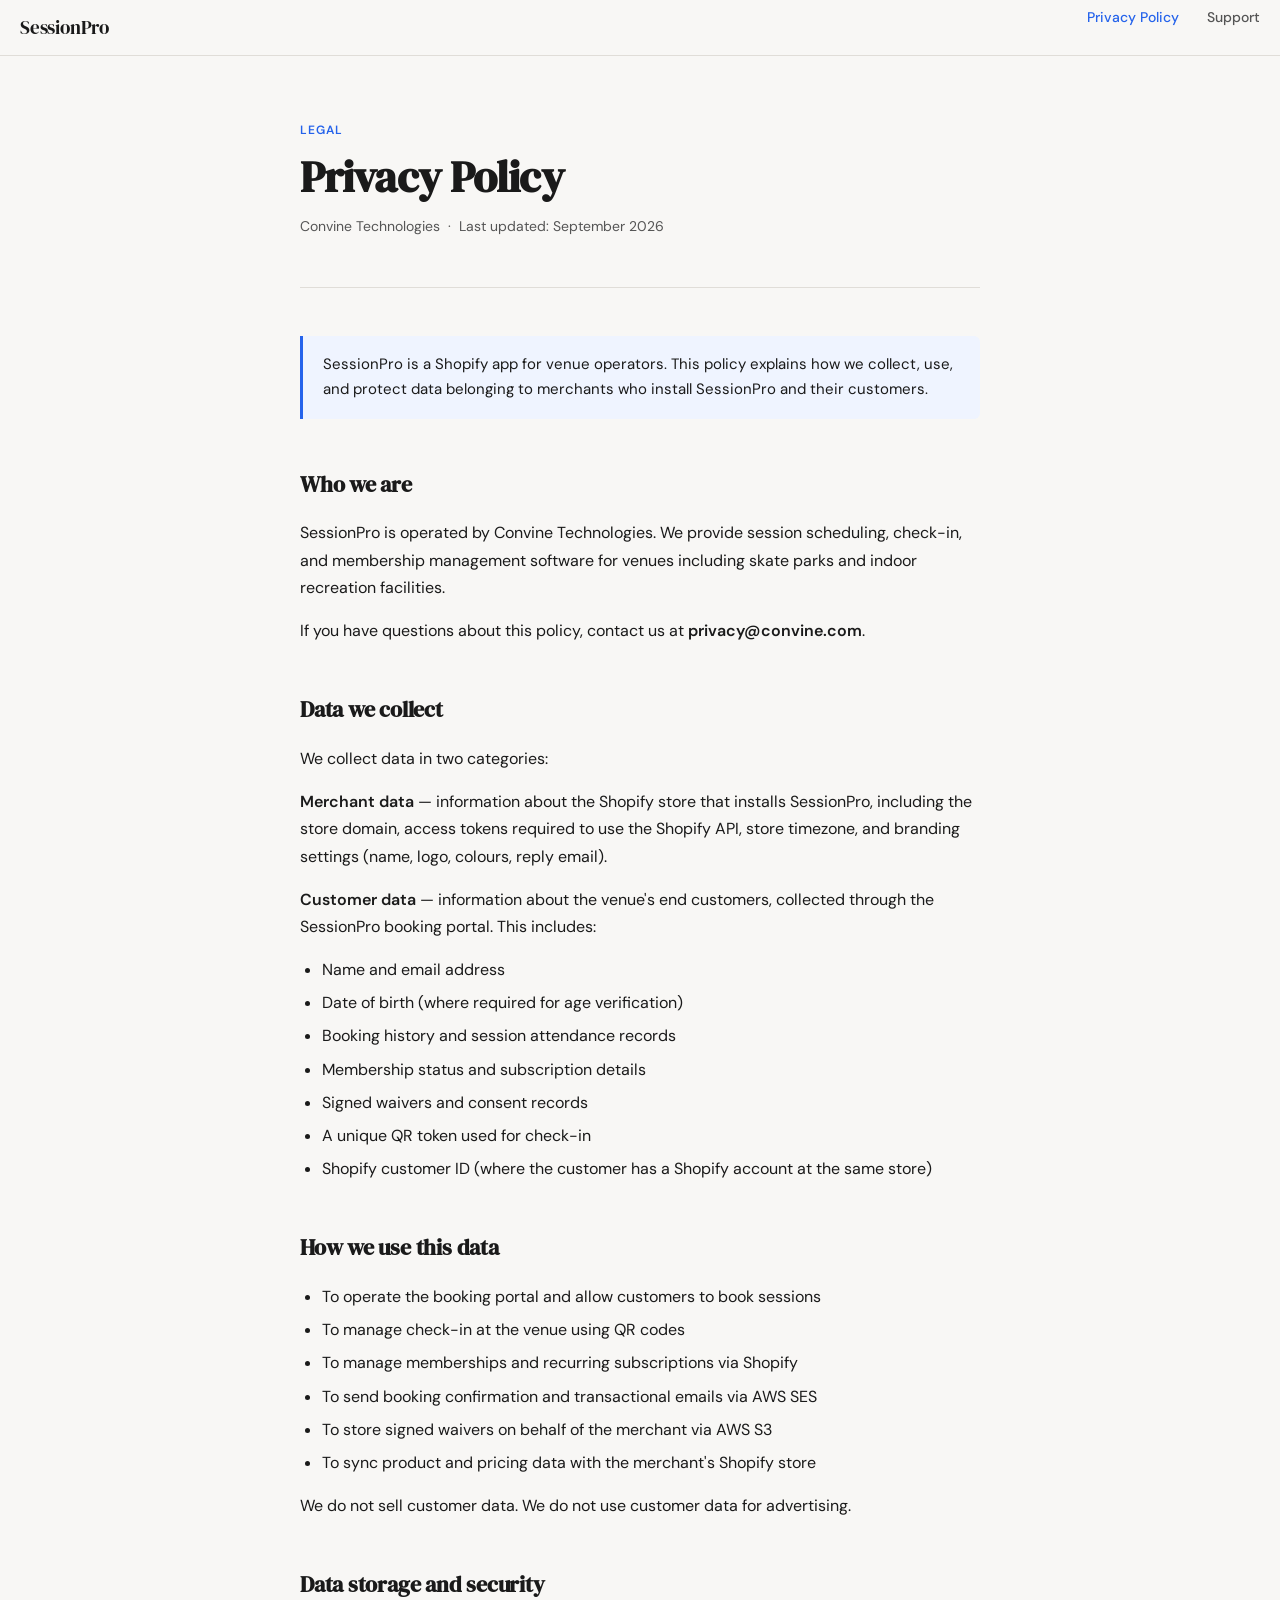
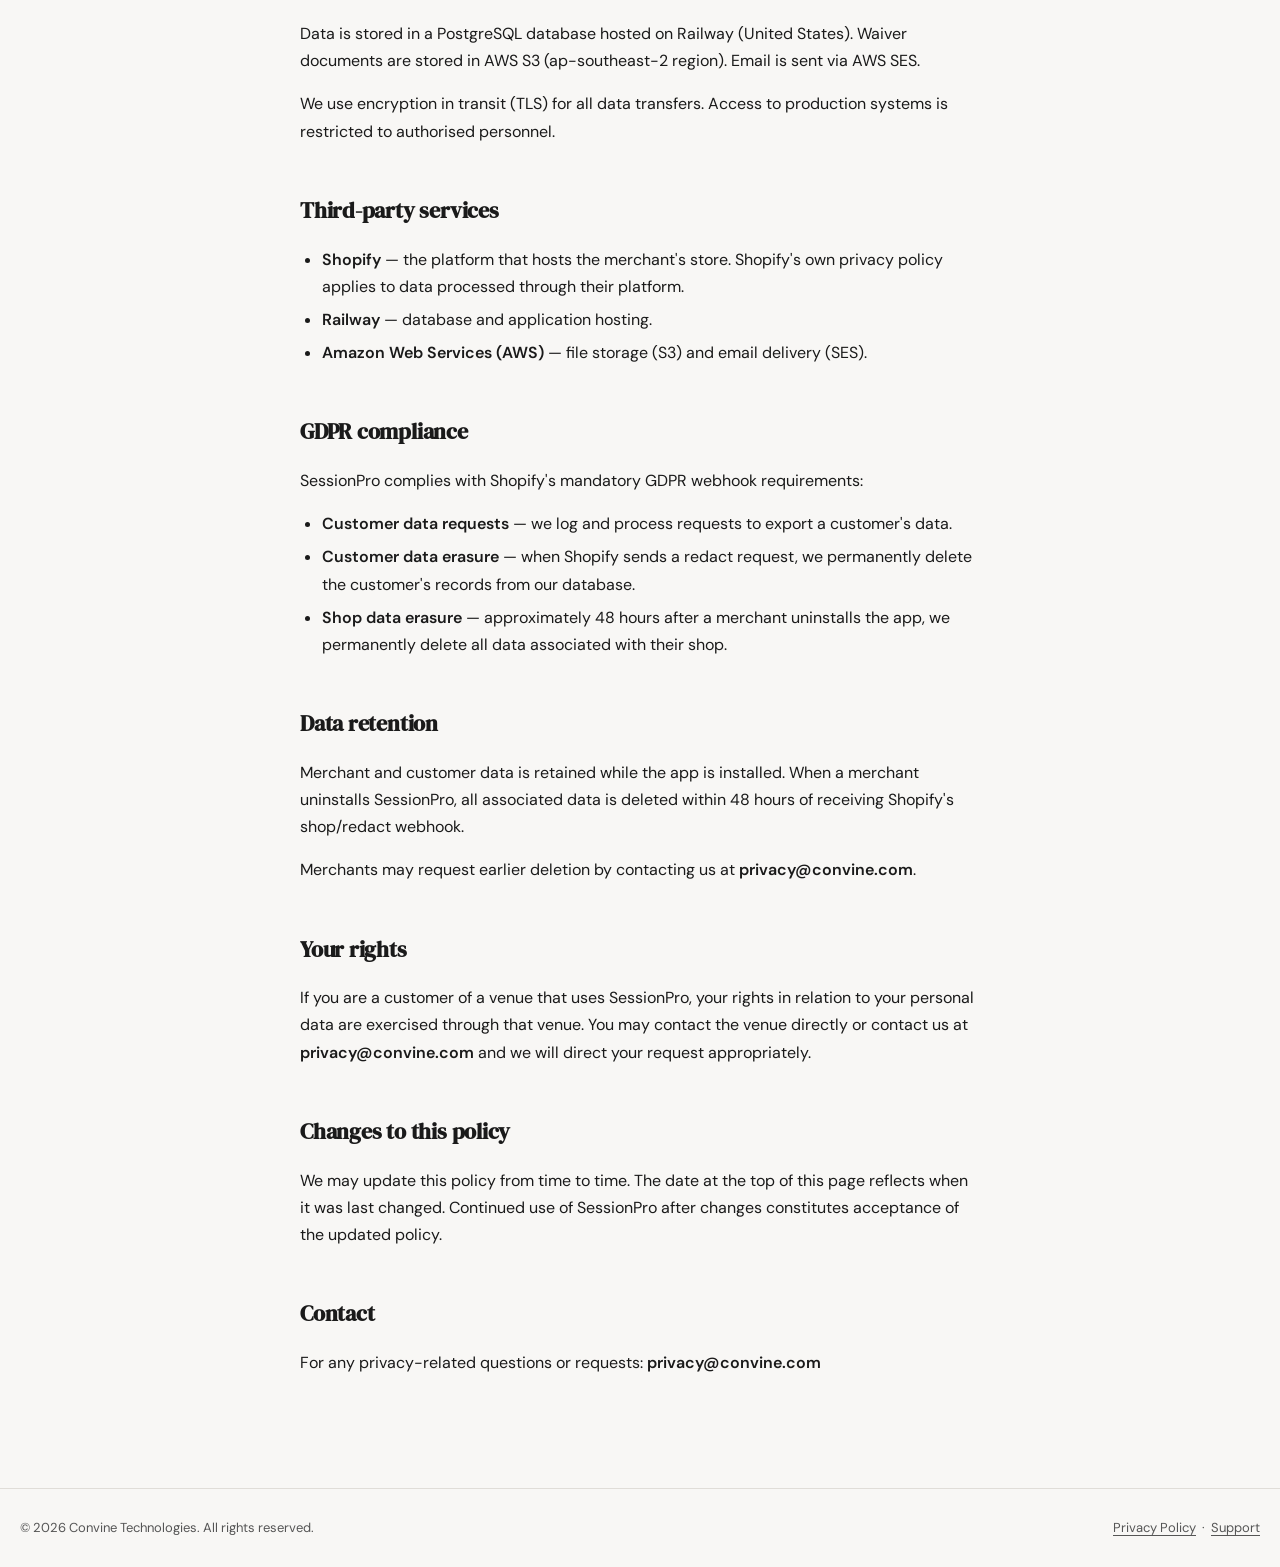
==== index.html @ f8148006 "sp-site: created index.html" ====
<!doctype html><html><head><meta charset=utf8><meta name=viewport content="width=device-width,initial-scale=1,viewport-fit=cover"><style>:root{color-scheme:light;box-sizing:border-box;padding-top:env(safe-area-inset-top,0px);padding-bottom:env(safe-area-inset-bottom,0px)}html{scroll-padding-top:env(safe-area-inset-top,0px)}body{margin:0;padding:0;font:14px -apple-system,BlinkMacSystemFont,sans-serif;background:#faf9f5;color:#141413}img{max-width:100%}[hidden]:not([hidden=until-found i]){display:none!important}</style></head><body>
<title>SessionPro</title>
<link rel="stylesheet" href="https://fonts.googleapis.com/css2?family=DM+Sans:wght@400;500;600&family=DM+Serif+Display&display=swap">

<style>
  /* Layout: single-column document with sticky nav, max-width prose */
  :root {
    --bg: #f8f7f5;
    --fg: #1a1a1a;
    --fg-muted: #555;
    --border: #e0ddd8;
    --accent: #2563eb;
    --accent-light: #eff4ff;
    --surface: #ffffff;
    --nav-bg: rgba(248, 247, 245, 0.92);

    --font-display: 'DM Serif Display', Georgia, serif;
    --font-body: 'DM Sans', system-ui, sans-serif;

    color-scheme: light;
  }

  @media (prefers-color-scheme: dark) {
    :root:not([data-theme="light"]) {
      --bg: #111110;
      --fg: #f0ede8;
      --fg-muted: #999;
      --border: #2a2a28;
      --accent: #4f8ef7;
      --accent-light: #1a2340;
      --surface: #1c1c1a;
      --nav-bg: rgba(17, 17, 16, 0.92);
      color-scheme: dark;
    }
  }

  :root[data-theme="dark"] {
    --bg: #111110;
    --fg: #f0ede8;
    --fg-muted: #999;
    --border: #2a2a28;
    --accent: #4f8ef7;
    --accent-light: #1a2340;
    --surface: #1c1c1a;
    --nav-bg: rgba(17, 17, 16, 0.92);
    color-scheme: dark;
  }

  *, *::before, *::after { box-sizing: border-box; margin: 0; padding: 0; }

  body {
    background: var(--bg);
    color: var(--fg);
    font-family: var(--font-body);
    font-size: 16px;
    line-height: 1.7;
    padding-inline: 20px;
    padding-block: 0;
  }

  /* Nav */
  nav {
    position: sticky;
    top: env(safe-area-inset-top, 0px);
    background: var(--nav-bg);
    backdrop-filter: blur(12px);
    -webkit-backdrop-filter: blur(12px);
    border-bottom: 1px solid var(--border);
    padding: 0 20px;
    display: flex;
    align-items: center;
    justify-content: space-between;
    height: 56px;
    margin-inline: -20px;
    z-index: 100;
  }

  .nav-logo {
    font-family: var(--font-display);
    font-size: 1.2rem;
    color: var(--fg);
    text-decoration: none;
    letter-spacing: -0.01em;
  }

  .nav-links {
    display: flex;
    gap: 28px;
    list-style: none;
  }

  .nav-links a {
    color: var(--fg-muted);
    text-decoration: none;
    font-size: 0.875rem;
    font-weight: 500;
    transition: color 0.15s;
  }

  .nav-links a:hover,
  .nav-links a.active {
    color: var(--accent);
  }

  /* Page sections */
  .page { display: none; }
  .page.active { display: block; }

  /* Content wrapper */
  .content {
    max-width: 680px;
    margin: 0 auto;
    padding-block: 64px 96px;
  }

  /* Page header */
  .page-header {
    margin-bottom: 48px;
    padding-bottom: 32px;
    border-bottom: 1px solid var(--border);
  }

  .page-header .eyebrow {
    font-size: 0.75rem;
    font-weight: 600;
    letter-spacing: 0.08em;
    text-transform: uppercase;
    color: var(--accent);
    margin-bottom: 12px;
  }

  .page-header h1 {
    font-family: var(--font-display);
    font-size: clamp(2rem, 5vw, 2.75rem);
    line-height: 1.15;
    letter-spacing: -0.02em;
    color: var(--fg);
    text-wrap: balance;
    margin-bottom: 12px;
  }

  .page-header .meta {
    font-size: 0.875rem;
    color: var(--fg-muted);
  }

  /* Prose */
  h2 {
    font-family: var(--font-display);
    font-size: 1.35rem;
    letter-spacing: -0.01em;
    color: var(--fg);
    margin-top: 48px;
    margin-bottom: 16px;
    text-wrap: balance;
  }

  p {
    color: var(--fg);
    margin-bottom: 16px;
    max-width: 65ch;
  }

  ul, ol {
    padding-left: 1.4em;
    margin-bottom: 16px;
  }

  li {
    margin-bottom: 6px;
    color: var(--fg);
  }

  a {
    color: var(--accent);
    text-decoration: underline;
    text-underline-offset: 3px;
  }

  strong { font-weight: 600; }

  /* Info box */
  .info-box {
    background: var(--accent-light);
    border-left: 3px solid var(--accent);
    border-radius: 0 6px 6px 0;
    padding: 16px 20px;
    margin: 32px 0;
    font-size: 0.9375rem;
  }

  .info-box p {
    margin-bottom: 0;
    color: var(--fg);
  }

  /* Contact card */
  .contact-card {
    background: var(--surface);
    border: 1px solid var(--border);
    border-radius: 12px;
    padding: 28px 32px;
    margin-top: 48px;
  }

  .contact-card h3 {
    font-family: var(--font-display);
    font-size: 1.2rem;
    margin-bottom: 8px;
  }

  .contact-card p {
    color: var(--fg-muted);
    margin-bottom: 20px;
    font-size: 0.9375rem;
  }

  .contact-detail {
    display: flex;
    flex-direction: column;
    gap: 10px;
  }

  .contact-row {
    display: flex;
    align-items: center;
    gap: 12px;
    font-size: 0.9375rem;
  }

  .contact-label {
    font-weight: 600;
    min-width: 60px;
    color: var(--fg-muted);
    font-size: 0.8125rem;
    letter-spacing: 0.04em;
    text-transform: uppercase;
  }

  .contact-value {
    color: var(--fg);
    font-family: monospace;
    font-size: 0.95rem;
    background: var(--bg);
    padding: 4px 10px;
    border-radius: 6px;
    border: 1px solid var(--border);
    flex: 1;
    word-break: break-all;
  }

  copy-btn {
    display: inline-block;
  }

  button.copy {
    background: none;
    border: 1px solid var(--border);
    border-radius: 6px;
    color: var(--fg-muted);
    cursor: pointer;
    font-family: var(--font-body);
    font-size: 0.75rem;
    font-weight: 500;
    padding: 4px 10px;
    transition: all 0.15s;
    white-space: nowrap;
  }

  button.copy:hover { background: var(--accent-light); color: var(--accent); border-color: var(--accent); }
  button.copy:focus-visible { outline: 2px solid var(--accent); outline-offset: 2px; }

  /* Support FAQ */
  .faq-item {
    border-top: 1px solid var(--border);
    padding: 20px 0;
  }

  .faq-item:last-child { border-bottom: 1px solid var(--border); }

  .faq-q {
    font-weight: 600;
    font-size: 0.9375rem;
    margin-bottom: 8px;
  }

  .faq-a {
    color: var(--fg-muted);
    font-size: 0.9375rem;
    margin: 0;
  }

  /* Footer */
  footer {
    border-top: 1px solid var(--border);
    padding-block: 28px;
    margin-inline: -20px;
    padding-inline: 20px;
    display: flex;
    align-items: center;
    justify-content: space-between;
    flex-wrap: wrap;
    gap: 12px;
  }

  footer p {
    font-size: 0.8125rem;
    color: var(--fg-muted);
    margin: 0;
    max-width: none;
  }

  footer a { color: var(--fg-muted); }

  @media (max-width: 500px) {
    .nav-links { gap: 16px; }
    .content { padding-block: 40px 64px; }
    .contact-card { padding: 20px; }
    .contact-row { flex-wrap: wrap; }
  }
</style>

<nav>
  <a href="#" class="nav-logo" onclick="showPage('privacy'); return false;">SessionPro</a>
  <ul class="nav-links">
    <li><a href="#" id="nav-privacy" class="active" onclick="showPage('privacy'); return false;">Privacy Policy</a></li>
    <li><a href="#" id="nav-support" onclick="showPage('support'); return false;">Support</a></li>
  </ul>
</nav>

<!-- Privacy Policy Page -->
<div id="page-privacy" class="page active">
  <div class="content">
    <div class="page-header">
      <p class="eyebrow">Legal</p>
      <h1>Privacy Policy</h1>
      <p class="meta">Convine Technologies &nbsp;·&nbsp; Last updated: September 2026</p>
    </div>

    <div class="info-box">
      <p>SessionPro is a Shopify app for venue operators. This policy explains how we collect, use, and protect data belonging to merchants who install SessionPro and their customers.</p>
    </div>

    <h2>Who we are</h2>
    <p>SessionPro is operated by Convine Technologies. We provide session scheduling, check-in, and membership management software for venues including skate parks and indoor recreation facilities.</p>
    <p>If you have questions about this policy, contact us at <strong>privacy@convine.com</strong>.</p>

    <h2>Data we collect</h2>
    <p>We collect data in two categories:</p>
    <p><strong>Merchant data</strong> — information about the Shopify store that installs SessionPro, including the store domain, access tokens required to use the Shopify API, store timezone, and branding settings (name, logo, colours, reply email).</p>
    <p><strong>Customer data</strong> — information about the venue's end customers, collected through the SessionPro booking portal. This includes:</p>
    <ul>
      <li>Name and email address</li>
      <li>Date of birth (where required for age verification)</li>
      <li>Booking history and session attendance records</li>
      <li>Membership status and subscription details</li>
      <li>Signed waivers and consent records</li>
      <li>A unique QR token used for check-in</li>
      <li>Shopify customer ID (where the customer has a Shopify account at the same store)</li>
    </ul>

    <h2>How we use this data</h2>
    <ul>
      <li>To operate the booking portal and allow customers to book sessions</li>
      <li>To manage check-in at the venue using QR codes</li>
      <li>To manage memberships and recurring subscriptions via Shopify</li>
      <li>To send booking confirmation and transactional emails via AWS SES</li>
      <li>To store signed waivers on behalf of the merchant via AWS S3</li>
      <li>To sync product and pricing data with the merchant's Shopify store</li>
    </ul>
    <p>We do not sell customer data. We do not use customer data for advertising.</p>

    <h2>Data storage and security</h2>
    <p>Data is stored in a PostgreSQL database hosted on Railway (United States). Waiver documents are stored in AWS S3 (ap-southeast-2 region). Email is sent via AWS SES.</p>
    <p>We use encryption in transit (TLS) for all data transfers. Access to production systems is restricted to authorised personnel.</p>

    <h2>Third-party services</h2>
    <ul>
      <li><strong>Shopify</strong> — the platform that hosts the merchant's store. Shopify's own privacy policy applies to data processed through their platform.</li>
      <li><strong>Railway</strong> — database and application hosting.</li>
      <li><strong>Amazon Web Services (AWS)</strong> — file storage (S3) and email delivery (SES).</li>
    </ul>

    <h2>GDPR compliance</h2>
    <p>SessionPro complies with Shopify's mandatory GDPR webhook requirements:</p>
    <ul>
      <li><strong>Customer data requests</strong> — we log and process requests to export a customer's data.</li>
      <li><strong>Customer data erasure</strong> — when Shopify sends a redact request, we permanently delete the customer's records from our database.</li>
      <li><strong>Shop data erasure</strong> — approximately 48 hours after a merchant uninstalls the app, we permanently delete all data associated with their shop.</li>
    </ul>

    <h2>Data retention</h2>
    <p>Merchant and customer data is retained while the app is installed. When a merchant uninstalls SessionPro, all associated data is deleted within 48 hours of receiving Shopify's shop/redact webhook.</p>
    <p>Merchants may request earlier deletion by contacting us at <strong>privacy@convine.com</strong>.</p>

    <h2>Your rights</h2>
    <p>If you are a customer of a venue that uses SessionPro, your rights in relation to your personal data are exercised through that venue. You may contact the venue directly or contact us at <strong>privacy@convine.com</strong> and we will direct your request appropriately.</p>

    <h2>Changes to this policy</h2>
    <p>We may update this policy from time to time. The date at the top of this page reflects when it was last changed. Continued use of SessionPro after changes constitutes acceptance of the updated policy.</p>

    <h2>Contact</h2>
    <p>For any privacy-related questions or requests: <strong>privacy@convine.com</strong></p>
  </div>
</div>

<!-- Support Page -->
<div id="page-support" class="page">
  <div class="content">
    <div class="page-header">
      <p class="eyebrow">Help & Support</p>
      <h1>We're here to help</h1>
      <p class="meta">SessionPro support — typically respond within 1 business day</p>
    </div>

    <div class="contact-card">
      <h3>Contact us</h3>
      <p>Send us your question and we'll get back to you as soon as possible.</p>
      <div class="contact-detail">
        <div class="contact-row">
          <span class="contact-label">Email</span>
          <span class="contact-value" id="support-email">support@convine.com</span>
          <button class="copy" onclick="copyText('support@convine.com', this)">Copy</button>
        </div>
      </div>
    </div>

    <h2>Common questions</h2>

    <div class="faq-item">
      <p class="faq-q">How do I set up my booking portal?</p>
      <p class="faq-a">After installing SessionPro, go to Settings in the app. Your booking portal page is created automatically at /pages/booking. You can customise your branding, capacity limits, and session types from the app dashboard.</p>
    </div>

    <div class="faq-item">
      <p class="faq-q">How does QR code check-in work?</p>
      <p class="faq-a">Each customer receives a unique QR code after registering. At the venue, use the Check-in screen in SessionPro to scan the code — it confirms the customer's booking and marks their attendance instantly.</p>
    </div>

    <div class="faq-item">
      <p class="faq-q">How do I set up membership plans?</p>
      <p class="faq-a">Go to Memberships in the app and create a plan with a name, price, and billing interval. Customers can then purchase memberships through your booking portal and their status syncs automatically with Shopify.</p>
    </div>

    <div class="faq-item">
      <p class="faq-q">Can customers book for multiple people?</p>
      <p class="faq-a">Yes. Customers can register additional participants (for example, children) under their account and book sessions for the whole group in a single checkout.</p>
    </div>

    <div class="faq-item">
      <p class="faq-q">How do waivers work?</p>
      <p class="faq-a">You can require customers to sign a digital waiver before completing a booking. Signed waivers are stored securely and accessible from the customer's record in the app.</p>
    </div>

    <div class="faq-item">
      <p class="faq-q">What happens if I uninstall the app?</p>
      <p class="faq-a">Your data is retained for 48 hours after uninstall in case you reinstall. After that, all your store's data is permanently deleted from our systems. See our Privacy Policy for details.</p>
    </div>

    <div class="faq-item">
      <p class="faq-q">I need to cancel my subscription</p>
      <p class="faq-a">You can cancel at any time by uninstalling SessionPro from your Shopify admin. Go to Settings → Apps → SessionPro → Delete. Your subscription ends immediately and you won't be charged again.</p>
    </div>

    <div class="faq-item">
      <p class="faq-q">Something isn't working — what should I do?</p>
      <p class="faq-a">Email us at support@convine.com with a description of the issue, your store URL, and any screenshots. We'll investigate and respond within 1 business day.</p>
    </div>
  </div>
</div>

<footer>
  <p>© 2026 Convine Technologies. All rights reserved.</p>
  <p><a href="#" onclick="showPage('privacy'); return false;">Privacy Policy</a> &nbsp;·&nbsp; <a href="#" onclick="showPage('support'); return false;">Support</a></p>
</footer>

<script>
  function showPage(name) {
    document.querySelectorAll('.page').forEach(p => p.classList.remove('active'));
    document.querySelectorAll('.nav-links a').forEach(a => a.classList.remove('active'));
    document.getElementById('page-' + name).classList.add('active');
    document.getElementById('nav-' + name).classList.add('active');
    window.scrollTo({ top: 0, behavior: 'smooth' });
  }

  function copyText(text, btn) {
    navigator.clipboard.writeText(text).then(() => {
      const orig = btn.textContent;
      btn.textContent = 'Copied!';
      setTimeout(() => btn.textContent = orig, 2000);
    }).catch(() => {
      // fallback: select the sibling value element
      const row = btn.closest('.contact-row');
      const val = row?.querySelector('.contact-value');
      if (val) {
        const range = document.createRange();
        range.selectNodeContents(val);
        const sel = window.getSelection();
        sel.removeAllRanges();
        sel.addRange(range);
      }
    });
  }
</script>

</body></html>
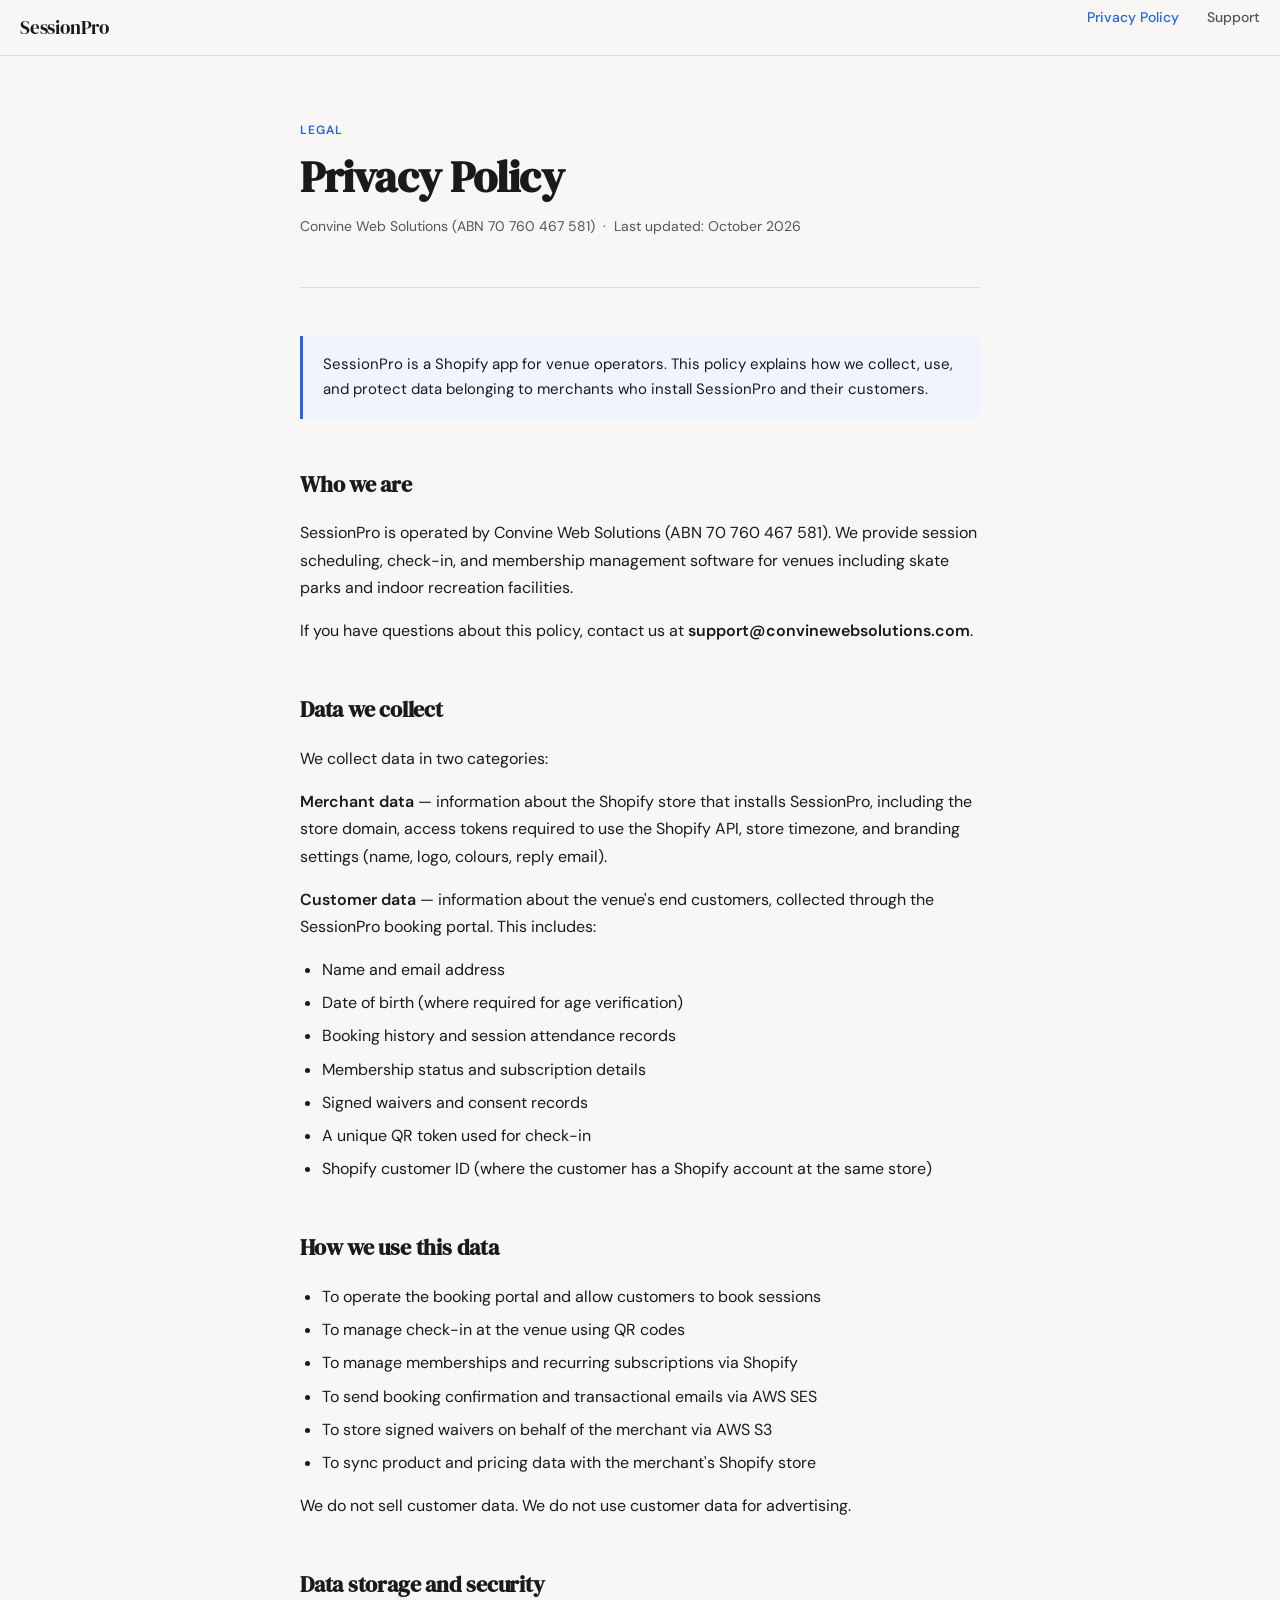
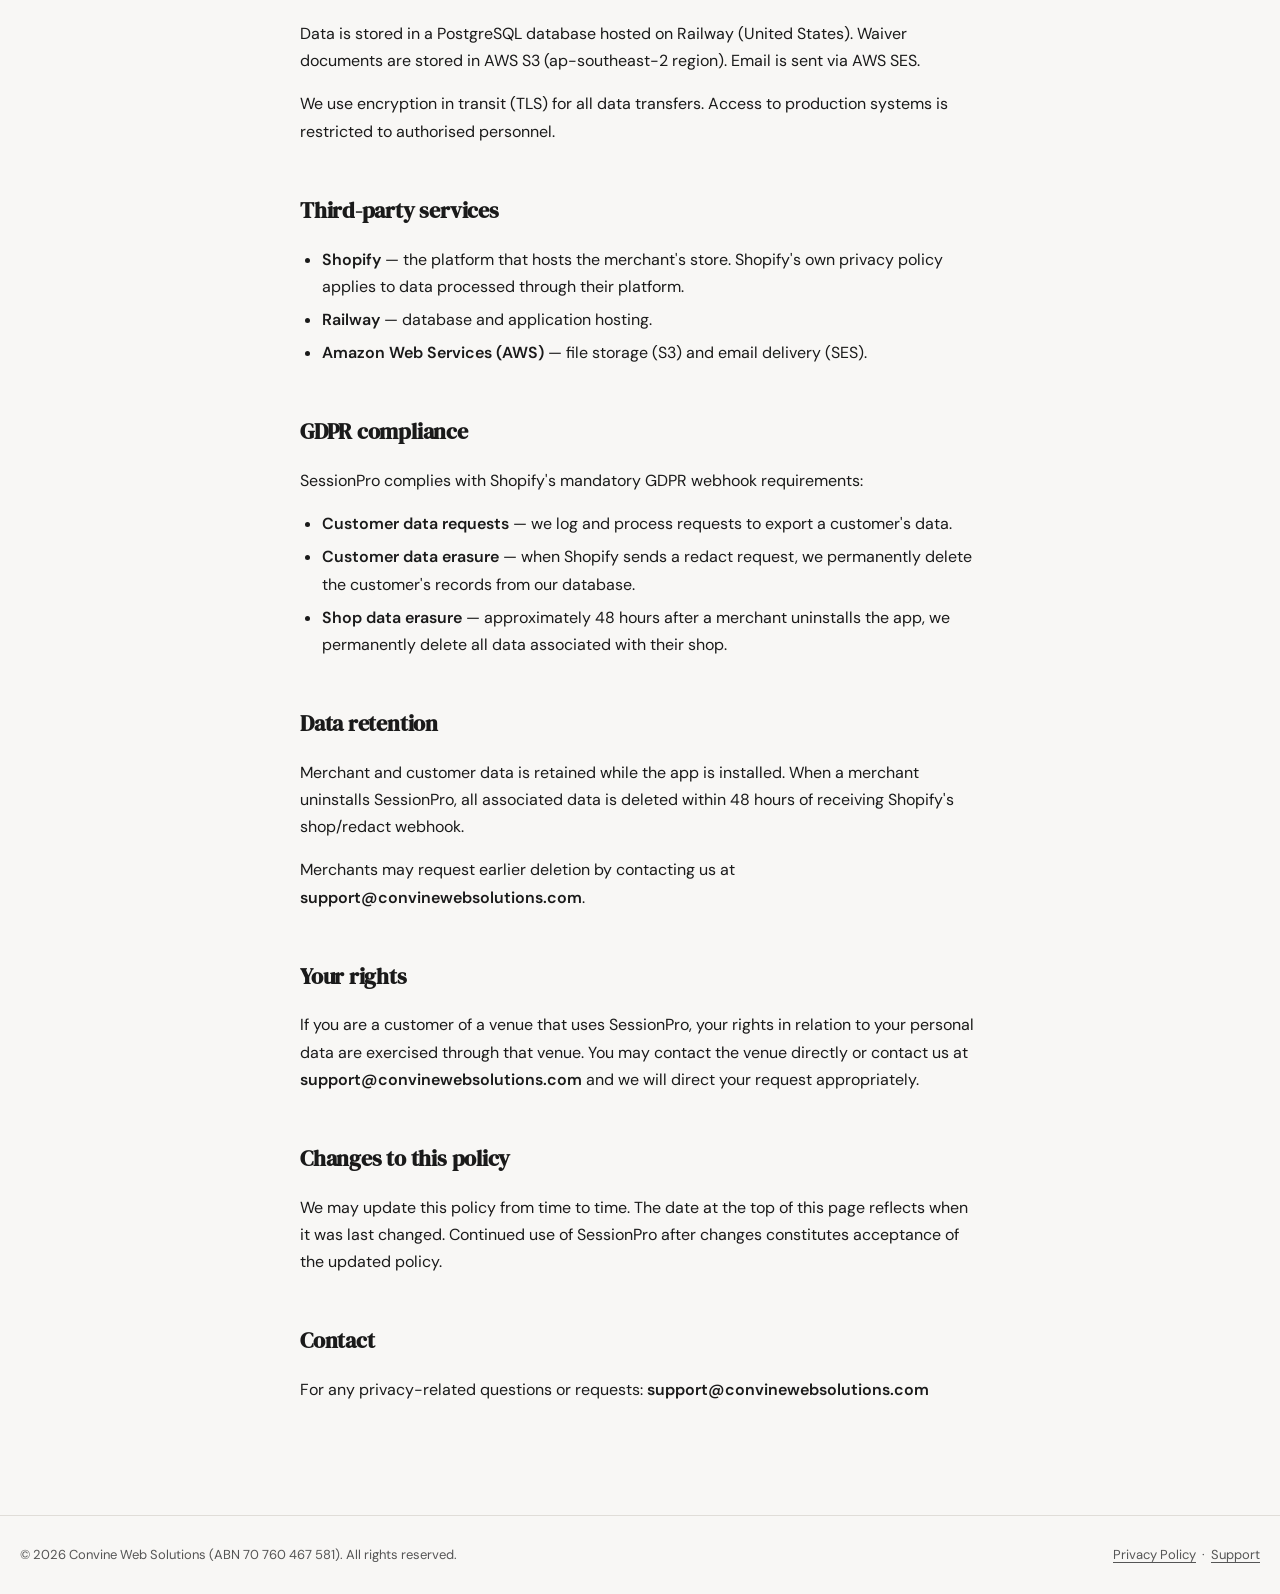
==== commit 1448ffc4: "Update to the site content" ====
--- a/index.html
+++ b/index.html
@@ -1,4 +1,4 @@
-<!doctype html><html><head><meta charset=utf8><meta name=viewport content="width=device-width,initial-scale=1,viewport-fit=cover"><style>:root{color-scheme:light;box-sizing:border-box;padding-top:env(safe-area-inset-top,0px);padding-bottom:env(safe-area-inset-bottom,0px)}html{scroll-padding-top:env(safe-area-inset-top,0px)}body{margin:0;padding:0;font:14px -apple-system,BlinkMacSystemFont,sans-serif;background:#faf9f5;color:#141413}img{max-width:100%}[hidden]:not([hidden=until-found i]){display:none!important}</style></head><body>
+<!doctype html><html><head><meta charset=utf8><meta name=viewport content="width=device-width,initial-scale=1,viewport-fit=cover"><style>:root{color-scheme:light;box-sizing:border-box;padding-top:env(safe-area-inset-top,0px);padding-bottom:env(safe-area-inset-bottom,0px)}html{scroll-padding-top:env(safe-area-inset-top,0px)}body{margin:0;padding:0;font:14px -apple-system,BlinkMacSystemFont,sans-serif;background:#fff;color:#000}img{max-width:100%}[hidden]:not([hidden=until-found i]){display:none!important}</style></head><body>
 <title>SessionPro</title>
 <link rel="stylesheet" href="https://fonts.googleapis.com/css2?family=DM+Sans:wght@400;500;600&family=DM+Serif+Display&display=swap">
 
@@ -334,7 +334,7 @@
     <div class="page-header">
       <p class="eyebrow">Legal</p>
       <h1>Privacy Policy</h1>
-      <p class="meta">Convine Technologies &nbsp;·&nbsp; Last updated: September 2026</p>
+      <p class="meta">Convine Web Solutions (ABN 70 760 467 581) &nbsp;·&nbsp; Last updated: October 2026</p>
     </div>
 
     <div class="info-box">
@@ -342,8 +342,8 @@
     </div>
 
     <h2>Who we are</h2>
-    <p>SessionPro is operated by Convine Technologies. We provide session scheduling, check-in, and membership management software for venues including skate parks and indoor recreation facilities.</p>
-    <p>If you have questions about this policy, contact us at <strong>privacy@convine.com</strong>.</p>
+    <p>SessionPro is operated by Convine Web Solutions (ABN 70 760 467 581). We provide session scheduling, check-in, and membership management software for venues including skate parks and indoor recreation facilities.</p>
+    <p>If you have questions about this policy, contact us at <strong>support@convinewebsolutions.com</strong>.</p>
 
     <h2>Data we collect</h2>
     <p>We collect data in two categories:</p>
@@ -391,16 +391,16 @@
 
     <h2>Data retention</h2>
     <p>Merchant and customer data is retained while the app is installed. When a merchant uninstalls SessionPro, all associated data is deleted within 48 hours of receiving Shopify's shop/redact webhook.</p>
-    <p>Merchants may request earlier deletion by contacting us at <strong>privacy@convine.com</strong>.</p>
+    <p>Merchants may request earlier deletion by contacting us at <strong>support@convinewebsolutions.com</strong>.</p>
 
     <h2>Your rights</h2>
-    <p>If you are a customer of a venue that uses SessionPro, your rights in relation to your personal data are exercised through that venue. You may contact the venue directly or contact us at <strong>privacy@convine.com</strong> and we will direct your request appropriately.</p>
+    <p>If you are a customer of a venue that uses SessionPro, your rights in relation to your personal data are exercised through that venue. You may contact the venue directly or contact us at <strong>support@convinewebsolutions.com</strong> and we will direct your request appropriately.</p>
 
     <h2>Changes to this policy</h2>
     <p>We may update this policy from time to time. The date at the top of this page reflects when it was last changed. Continued use of SessionPro after changes constitutes acceptance of the updated policy.</p>
 
     <h2>Contact</h2>
-    <p>For any privacy-related questions or requests: <strong>privacy@convine.com</strong></p>
+    <p>For any privacy-related questions or requests: <strong>support@convinewebsolutions.com</strong></p>
   </div>
 </div>
 
@@ -419,8 +419,8 @@
       <div class="contact-detail">
         <div class="contact-row">
           <span class="contact-label">Email</span>
-          <span class="contact-value" id="support-email">support@convine.com</span>
-          <button class="copy" onclick="copyText('support@convine.com', this)">Copy</button>
+          <span class="contact-value" id="support-email">support@convinewebsolutions.com</span>
+          <button class="copy" onclick="copyText('support@convinewebsolutions.com', this)">Copy</button>
         </div>
       </div>
     </div>
@@ -464,13 +464,13 @@
 
     <div class="faq-item">
       <p class="faq-q">Something isn't working — what should I do?</p>
-      <p class="faq-a">Email us at support@convine.com with a description of the issue, your store URL, and any screenshots. We'll investigate and respond within 1 business day.</p>
+      <p class="faq-a">Email us at support@convinewebsolutions.com with a description of the issue, your store URL, and any screenshots. We'll investigate and respond within 1 business day.</p>
     </div>
   </div>
 </div>
 
 <footer>
-  <p>© 2026 Convine Technologies. All rights reserved.</p>
+  <p>© 2026 Convine Web Solutions (ABN 70 760 467 581). All rights reserved.</p>
   <p><a href="#" onclick="showPage('privacy'); return false;">Privacy Policy</a> &nbsp;·&nbsp; <a href="#" onclick="showPage('support'); return false;">Support</a></p>
 </footer>
 
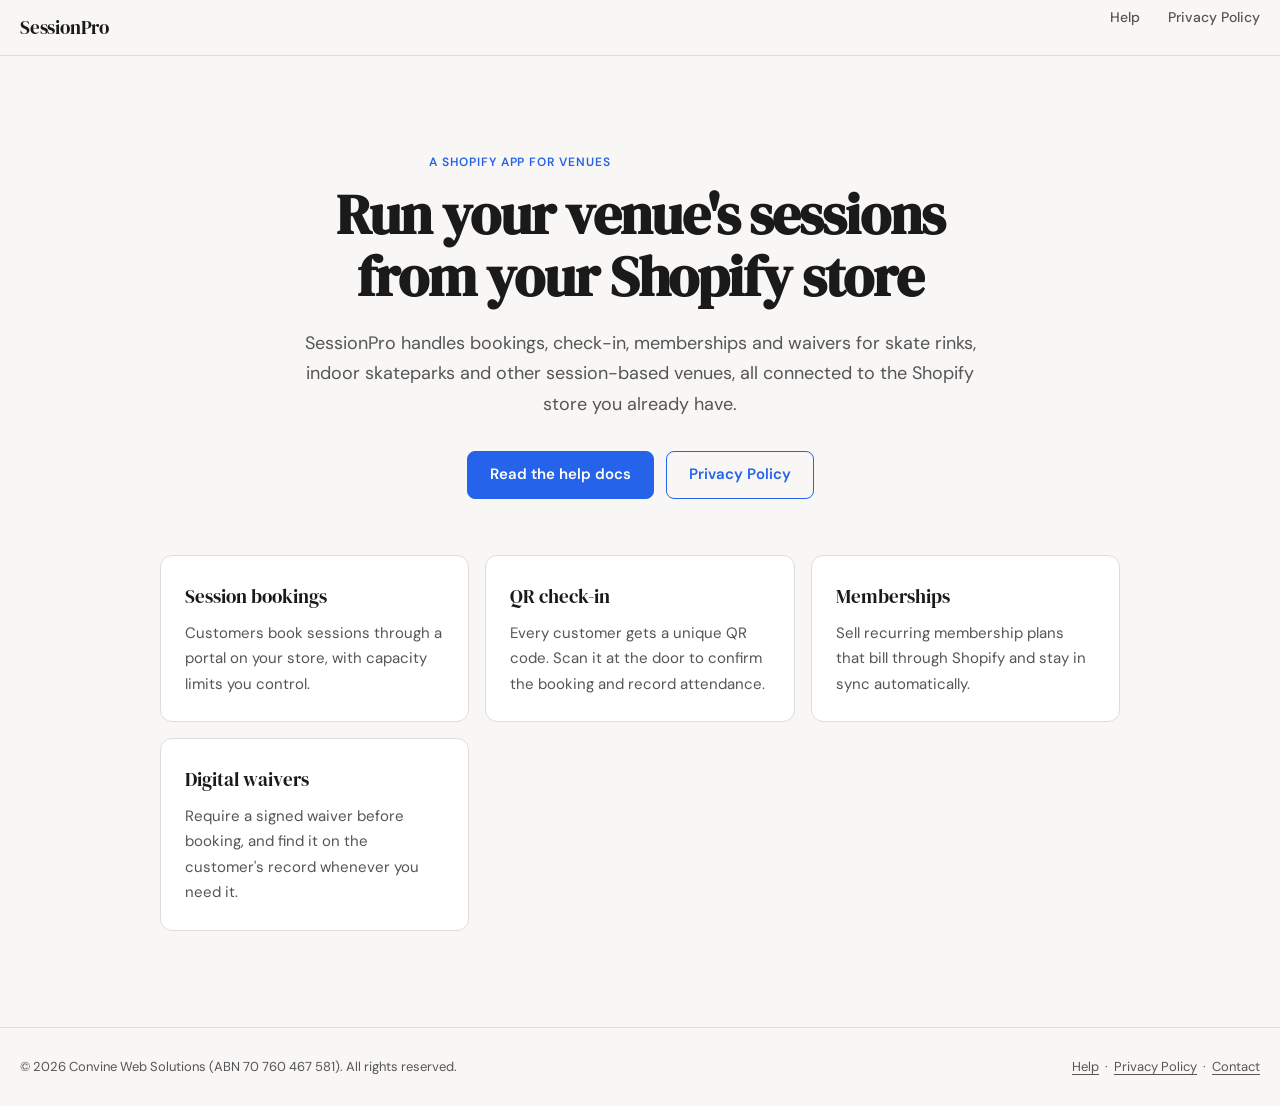
==== commit 4595e0f4: "Updates to the SessionPro site" ====
--- a/index.html
+++ b/index.html
@@ -1,506 +1,58 @@
-<!doctype html><html><head><meta charset=utf8><meta name=viewport content="width=device-width,initial-scale=1,viewport-fit=cover"><style>:root{color-scheme:light;box-sizing:border-box;padding-top:env(safe-area-inset-top,0px);padding-bottom:env(safe-area-inset-bottom,0px)}html{scroll-padding-top:env(safe-area-inset-top,0px)}body{margin:0;padding:0;font:14px -apple-system,BlinkMacSystemFont,sans-serif;background:#fff;color:#000}img{max-width:100%}[hidden]:not([hidden=until-found i]){display:none!important}</style></head><body>
-<title>SessionPro</title>
+<!doctype html>
+<html lang="en">
+<head>
+<meta charset="utf-8">
+<meta name="viewport" content="width=device-width, initial-scale=1">
+<title>SessionPro · Venue management for Shopify</title>
+<meta name="description" content="SessionPro is a Shopify app for venues like skate rinks and indoor skateparks: session bookings, QR check-in, memberships and waivers.">
 <link rel="stylesheet" href="https://fonts.googleapis.com/css2?family=DM+Sans:wght@400;500;600&family=DM+Serif+Display&display=swap">
-
-<style>
-  /* Layout: single-column document with sticky nav, max-width prose */
-  :root {
-    --bg: #f8f7f5;
-    --fg: #1a1a1a;
-    --fg-muted: #555;
-    --border: #e0ddd8;
-    --accent: #2563eb;
-    --accent-light: #eff4ff;
-    --surface: #ffffff;
-    --nav-bg: rgba(248, 247, 245, 0.92);
-
-    --font-display: 'DM Serif Display', Georgia, serif;
-    --font-body: 'DM Sans', system-ui, sans-serif;
-
-    color-scheme: light;
-  }
-
-  @media (prefers-color-scheme: dark) {
-    :root:not([data-theme="light"]) {
-      --bg: #111110;
-      --fg: #f0ede8;
-      --fg-muted: #999;
-      --border: #2a2a28;
-      --accent: #4f8ef7;
-      --accent-light: #1a2340;
-      --surface: #1c1c1a;
-      --nav-bg: rgba(17, 17, 16, 0.92);
-      color-scheme: dark;
-    }
-  }
-
-  :root[data-theme="dark"] {
-    --bg: #111110;
-    --fg: #f0ede8;
-    --fg-muted: #999;
-    --border: #2a2a28;
-    --accent: #4f8ef7;
-    --accent-light: #1a2340;
-    --surface: #1c1c1a;
-    --nav-bg: rgba(17, 17, 16, 0.92);
-    color-scheme: dark;
-  }
-
-  *, *::before, *::after { box-sizing: border-box; margin: 0; padding: 0; }
-
-  body {
-    background: var(--bg);
-    color: var(--fg);
-    font-family: var(--font-body);
-    font-size: 16px;
-    line-height: 1.7;
-    padding-inline: 20px;
-    padding-block: 0;
-  }
-
-  /* Nav */
-  nav {
-    position: sticky;
-    top: env(safe-area-inset-top, 0px);
-    background: var(--nav-bg);
-    backdrop-filter: blur(12px);
-    -webkit-backdrop-filter: blur(12px);
-    border-bottom: 1px solid var(--border);
-    padding: 0 20px;
-    display: flex;
-    align-items: center;
-    justify-content: space-between;
-    height: 56px;
-    margin-inline: -20px;
-    z-index: 100;
-  }
-
-  .nav-logo {
-    font-family: var(--font-display);
-    font-size: 1.2rem;
-    color: var(--fg);
-    text-decoration: none;
-    letter-spacing: -0.01em;
-  }
-
-  .nav-links {
-    display: flex;
-    gap: 28px;
-    list-style: none;
-  }
-
-  .nav-links a {
-    color: var(--fg-muted);
-    text-decoration: none;
-    font-size: 0.875rem;
-    font-weight: 500;
-    transition: color 0.15s;
-  }
-
-  .nav-links a:hover,
-  .nav-links a.active {
-    color: var(--accent);
-  }
-
-  /* Page sections */
-  .page { display: none; }
-  .page.active { display: block; }
-
-  /* Content wrapper */
-  .content {
-    max-width: 680px;
-    margin: 0 auto;
-    padding-block: 64px 96px;
-  }
-
-  /* Page header */
-  .page-header {
-    margin-bottom: 48px;
-    padding-bottom: 32px;
-    border-bottom: 1px solid var(--border);
-  }
-
-  .page-header .eyebrow {
-    font-size: 0.75rem;
-    font-weight: 600;
-    letter-spacing: 0.08em;
-    text-transform: uppercase;
-    color: var(--accent);
-    margin-bottom: 12px;
-  }
-
-  .page-header h1 {
-    font-family: var(--font-display);
-    font-size: clamp(2rem, 5vw, 2.75rem);
-    line-height: 1.15;
-    letter-spacing: -0.02em;
-    color: var(--fg);
-    text-wrap: balance;
-    margin-bottom: 12px;
-  }
-
-  .page-header .meta {
-    font-size: 0.875rem;
-    color: var(--fg-muted);
-  }
-
-  /* Prose */
-  h2 {
-    font-family: var(--font-display);
-    font-size: 1.35rem;
-    letter-spacing: -0.01em;
-    color: var(--fg);
-    margin-top: 48px;
-    margin-bottom: 16px;
-    text-wrap: balance;
-  }
-
-  p {
-    color: var(--fg);
-    margin-bottom: 16px;
-    max-width: 65ch;
-  }
-
-  ul, ol {
-    padding-left: 1.4em;
-    margin-bottom: 16px;
-  }
-
-  li {
-    margin-bottom: 6px;
-    color: var(--fg);
-  }
-
-  a {
-    color: var(--accent);
-    text-decoration: underline;
-    text-underline-offset: 3px;
-  }
-
-  strong { font-weight: 600; }
-
-  /* Info box */
-  .info-box {
-    background: var(--accent-light);
-    border-left: 3px solid var(--accent);
-    border-radius: 0 6px 6px 0;
-    padding: 16px 20px;
-    margin: 32px 0;
-    font-size: 0.9375rem;
-  }
-
-  .info-box p {
-    margin-bottom: 0;
-    color: var(--fg);
-  }
-
-  /* Contact card */
-  .contact-card {
-    background: var(--surface);
-    border: 1px solid var(--border);
-    border-radius: 12px;
-    padding: 28px 32px;
-    margin-top: 48px;
-  }
-
-  .contact-card h3 {
-    font-family: var(--font-display);
-    font-size: 1.2rem;
-    margin-bottom: 8px;
-  }
-
-  .contact-card p {
-    color: var(--fg-muted);
-    margin-bottom: 20px;
-    font-size: 0.9375rem;
-  }
-
-  .contact-detail {
-    display: flex;
-    flex-direction: column;
-    gap: 10px;
-  }
-
-  .contact-row {
-    display: flex;
-    align-items: center;
-    gap: 12px;
-    font-size: 0.9375rem;
-  }
-
-  .contact-label {
-    font-weight: 600;
-    min-width: 60px;
-    color: var(--fg-muted);
-    font-size: 0.8125rem;
-    letter-spacing: 0.04em;
-    text-transform: uppercase;
-  }
-
-  .contact-value {
-    color: var(--fg);
-    font-family: monospace;
-    font-size: 0.95rem;
-    background: var(--bg);
-    padding: 4px 10px;
-    border-radius: 6px;
-    border: 1px solid var(--border);
-    flex: 1;
-    word-break: break-all;
-  }
-
-  copy-btn {
-    display: inline-block;
-  }
-
-  button.copy {
-    background: none;
-    border: 1px solid var(--border);
-    border-radius: 6px;
-    color: var(--fg-muted);
-    cursor: pointer;
-    font-family: var(--font-body);
-    font-size: 0.75rem;
-    font-weight: 500;
-    padding: 4px 10px;
-    transition: all 0.15s;
-    white-space: nowrap;
-  }
-
-  button.copy:hover { background: var(--accent-light); color: var(--accent); border-color: var(--accent); }
-  button.copy:focus-visible { outline: 2px solid var(--accent); outline-offset: 2px; }
-
-  /* Support FAQ */
-  .faq-item {
-    border-top: 1px solid var(--border);
-    padding: 20px 0;
-  }
-
-  .faq-item:last-child { border-bottom: 1px solid var(--border); }
-
-  .faq-q {
-    font-weight: 600;
-    font-size: 0.9375rem;
-    margin-bottom: 8px;
-  }
-
-  .faq-a {
-    color: var(--fg-muted);
-    font-size: 0.9375rem;
-    margin: 0;
-  }
-
-  /* Footer */
-  footer {
-    border-top: 1px solid var(--border);
-    padding-block: 28px;
-    margin-inline: -20px;
-    padding-inline: 20px;
-    display: flex;
-    align-items: center;
-    justify-content: space-between;
-    flex-wrap: wrap;
-    gap: 12px;
-  }
-
-  footer p {
-    font-size: 0.8125rem;
-    color: var(--fg-muted);
-    margin: 0;
-    max-width: none;
-  }
-
-  footer a { color: var(--fg-muted); }
-
-  @media (max-width: 500px) {
-    .nav-links { gap: 16px; }
-    .content { padding-block: 40px 64px; }
-    .contact-card { padding: 20px; }
-    .contact-row { flex-wrap: wrap; }
-  }
-</style>
+<link rel="stylesheet" href="/styles.css">
+</head>
+<body>
 
 <nav>
-  <a href="#" class="nav-logo" onclick="showPage('privacy'); return false;">SessionPro</a>
+  <a href="/" class="nav-logo">SessionPro</a>
   <ul class="nav-links">
-    <li><a href="#" id="nav-privacy" class="active" onclick="showPage('privacy'); return false;">Privacy Policy</a></li>
-    <li><a href="#" id="nav-support" onclick="showPage('support'); return false;">Support</a></li>
+    <li><a href="/help/">Help</a></li>
+    <li><a href="/privacy/">Privacy Policy</a></li>
   </ul>
 </nav>
 
-<!-- Privacy Policy Page -->
-<div id="page-privacy" class="page active">
-  <div class="content">
-    <div class="page-header">
-      <p class="eyebrow">Legal</p>
-      <h1>Privacy Policy</h1>
-      <p class="meta">Convine Web Solutions (ABN 70 760 467 581) &nbsp;·&nbsp; Last updated: October 2026</p>
+<main>
+  <section class="hero">
+    <p class="eyebrow">A Shopify app for venues</p>
+    <h1>Run your venue's sessions from your Shopify store</h1>
+    <p class="lede">SessionPro handles bookings, check-in, memberships and waivers for skate rinks, indoor skateparks and other session-based venues, all connected to the Shopify store you already have.</p>
+    <div class="button-row">
+      <a class="button primary" href="/help/">Read the help docs</a>
+      <a class="button secondary" href="/privacy/">Privacy Policy</a>
     </div>
+  </section>
 
-    <div class="info-box">
-      <p>SessionPro is a Shopify app for venue operators. This policy explains how we collect, use, and protect data belonging to merchants who install SessionPro and their customers.</p>
+  <section class="features">
+    <div class="card">
+      <h3>Session bookings</h3>
+      <p>Customers book sessions through a portal on your store, with capacity limits you control.</p>
     </div>
-
-    <h2>Who we are</h2>
-    <p>SessionPro is operated by Convine Web Solutions (ABN 70 760 467 581). We provide session scheduling, check-in, and membership management software for venues including skate parks and indoor recreation facilities.</p>
-    <p>If you have questions about this policy, contact us at <strong>support@convinewebsolutions.com</strong>.</p>
-
-    <h2>Data we collect</h2>
-    <p>We collect data in two categories:</p>
-    <p><strong>Merchant data</strong> — information about the Shopify store that installs SessionPro, including the store domain, access tokens required to use the Shopify API, store timezone, and branding settings (name, logo, colours, reply email).</p>
-    <p><strong>Customer data</strong> — information about the venue's end customers, collected through the SessionPro booking portal. This includes:</p>
-    <ul>
-      <li>Name and email address</li>
-      <li>Date of birth (where required for age verification)</li>
-      <li>Booking history and session attendance records</li>
-      <li>Membership status and subscription details</li>
-      <li>Signed waivers and consent records</li>
-      <li>A unique QR token used for check-in</li>
-      <li>Shopify customer ID (where the customer has a Shopify account at the same store)</li>
-    </ul>
-
-    <h2>How we use this data</h2>
-    <ul>
-      <li>To operate the booking portal and allow customers to book sessions</li>
-      <li>To manage check-in at the venue using QR codes</li>
-      <li>To manage memberships and recurring subscriptions via Shopify</li>
-      <li>To send booking confirmation and transactional emails via AWS SES</li>
-      <li>To store signed waivers on behalf of the merchant via AWS S3</li>
-      <li>To sync product and pricing data with the merchant's Shopify store</li>
-    </ul>
-    <p>We do not sell customer data. We do not use customer data for advertising.</p>
-
-    <h2>Data storage and security</h2>
-    <p>Data is stored in a PostgreSQL database hosted on Railway (United States). Waiver documents are stored in AWS S3 (ap-southeast-2 region). Email is sent via AWS SES.</p>
-    <p>We use encryption in transit (TLS) for all data transfers. Access to production systems is restricted to authorised personnel.</p>
-
-    <h2>Third-party services</h2>
-    <ul>
-      <li><strong>Shopify</strong> — the platform that hosts the merchant's store. Shopify's own privacy policy applies to data processed through their platform.</li>
-      <li><strong>Railway</strong> — database and application hosting.</li>
-      <li><strong>Amazon Web Services (AWS)</strong> — file storage (S3) and email delivery (SES).</li>
-    </ul>
-
-    <h2>GDPR compliance</h2>
-    <p>SessionPro complies with Shopify's mandatory GDPR webhook requirements:</p>
-    <ul>
-      <li><strong>Customer data requests</strong> — we log and process requests to export a customer's data.</li>
-      <li><strong>Customer data erasure</strong> — when Shopify sends a redact request, we permanently delete the customer's records from our database.</li>
-      <li><strong>Shop data erasure</strong> — approximately 48 hours after a merchant uninstalls the app, we permanently delete all data associated with their shop.</li>
-    </ul>
-
-    <h2>Data retention</h2>
-    <p>Merchant and customer data is retained while the app is installed. When a merchant uninstalls SessionPro, all associated data is deleted within 48 hours of receiving Shopify's shop/redact webhook.</p>
-    <p>Merchants may request earlier deletion by contacting us at <strong>support@convinewebsolutions.com</strong>.</p>
-
-    <h2>Your rights</h2>
-    <p>If you are a customer of a venue that uses SessionPro, your rights in relation to your personal data are exercised through that venue. You may contact the venue directly or contact us at <strong>support@convinewebsolutions.com</strong> and we will direct your request appropriately.</p>
-
-    <h2>Changes to this policy</h2>
-    <p>We may update this policy from time to time. The date at the top of this page reflects when it was last changed. Continued use of SessionPro after changes constitutes acceptance of the updated policy.</p>
-
-    <h2>Contact</h2>
-    <p>For any privacy-related questions or requests: <strong>support@convinewebsolutions.com</strong></p>
-  </div>
-</div>
-
-<!-- Support Page -->
-<div id="page-support" class="page">
-  <div class="content">
-    <div class="page-header">
-      <p class="eyebrow">Help & Support</p>
-      <h1>We're here to help</h1>
-      <p class="meta">SessionPro support — typically respond within 1 business day</p>
+    <div class="card">
+      <h3>QR check-in</h3>
+      <p>Every customer gets a unique QR code. Scan it at the door to confirm the booking and record attendance.</p>
     </div>
-
-    <div class="contact-card">
-      <h3>Contact us</h3>
-      <p>Send us your question and we'll get back to you as soon as possible.</p>
-      <div class="contact-detail">
-        <div class="contact-row">
-          <span class="contact-label">Email</span>
-          <span class="contact-value" id="support-email">support@convinewebsolutions.com</span>
-          <button class="copy" onclick="copyText('support@convinewebsolutions.com', this)">Copy</button>
-        </div>
-      </div>
+    <div class="card">
+      <h3>Memberships</h3>
+      <p>Sell recurring membership plans that bill through Shopify and stay in sync automatically.</p>
     </div>
-
-    <h2>Common questions</h2>
-
-    <div class="faq-item">
-      <p class="faq-q">How do I set up my booking portal?</p>
-      <p class="faq-a">After installing SessionPro, go to Settings in the app. Your booking portal page is created automatically at /pages/booking. You can customise your branding, capacity limits, and session types from the app dashboard.</p>
+    <div class="card">
+      <h3>Digital waivers</h3>
+      <p>Require a signed waiver before booking, and find it on the customer's record whenever you need it.</p>
     </div>
-
-    <div class="faq-item">
-      <p class="faq-q">How does QR code check-in work?</p>
-      <p class="faq-a">Each customer receives a unique QR code after registering. At the venue, use the Check-in screen in SessionPro to scan the code — it confirms the customer's booking and marks their attendance instantly.</p>
-    </div>
-
-    <div class="faq-item">
-      <p class="faq-q">How do I set up membership plans?</p>
-      <p class="faq-a">Go to Memberships in the app and create a plan with a name, price, and billing interval. Customers can then purchase memberships through your booking portal and their status syncs automatically with Shopify.</p>
-    </div>
-
-    <div class="faq-item">
-      <p class="faq-q">Can customers book for multiple people?</p>
-      <p class="faq-a">Yes. Customers can register additional participants (for example, children) under their account and book sessions for the whole group in a single checkout.</p>
-    </div>
-
-    <div class="faq-item">
-      <p class="faq-q">How do waivers work?</p>
-      <p class="faq-a">You can require customers to sign a digital waiver before completing a booking. Signed waivers are stored securely and accessible from the customer's record in the app.</p>
-    </div>
-
-    <div class="faq-item">
-      <p class="faq-q">What happens if I uninstall the app?</p>
-      <p class="faq-a">Your data is retained for 48 hours after uninstall in case you reinstall. After that, all your store's data is permanently deleted from our systems. See our Privacy Policy for details.</p>
-    </div>
-
-    <div class="faq-item">
-      <p class="faq-q">I need to cancel my subscription</p>
-      <p class="faq-a">You can cancel at any time by uninstalling SessionPro from your Shopify admin. Go to Settings → Apps → SessionPro → Delete. Your subscription ends immediately and you won't be charged again.</p>
-    </div>
-
-    <div class="faq-item">
-      <p class="faq-q">Something isn't working — what should I do?</p>
-      <p class="faq-a">Email us at support@convinewebsolutions.com with a description of the issue, your store URL, and any screenshots. We'll investigate and respond within 1 business day.</p>
-    </div>
-  </div>
-</div>
+  </section>
+</main>
 
 <footer>
   <p>© 2026 Convine Web Solutions (ABN 70 760 467 581). All rights reserved.</p>
-  <p><a href="#" onclick="showPage('privacy'); return false;">Privacy Policy</a> &nbsp;·&nbsp; <a href="#" onclick="showPage('support'); return false;">Support</a></p>
+  <p><a href="/help/">Help</a> &nbsp;·&nbsp; <a href="/privacy/">Privacy Policy</a> &nbsp;·&nbsp; <a href="mailto:support@convinewebsolutions.com">Contact</a></p>
 </footer>
 
-<script>
-  function showPage(name) {
-    document.querySelectorAll('.page').forEach(p => p.classList.remove('active'));
-    document.querySelectorAll('.nav-links a').forEach(a => a.classList.remove('active'));
-    document.getElementById('page-' + name).classList.add('active');
-    document.getElementById('nav-' + name).classList.add('active');
-    window.scrollTo({ top: 0, behavior: 'smooth' });
-  }
-
-  function copyText(text, btn) {
-    navigator.clipboard.writeText(text).then(() => {
-      const orig = btn.textContent;
-      btn.textContent = 'Copied!';
-      setTimeout(() => btn.textContent = orig, 2000);
-    }).catch(() => {
-      // fallback: select the sibling value element
-      const row = btn.closest('.contact-row');
-      const val = row?.querySelector('.contact-value');
-      if (val) {
-        const range = document.createRange();
-        range.selectNodeContents(val);
-        const sel = window.getSelection();
-        sel.removeAllRanges();
-        sel.addRange(range);
-      }
-    });
-  }
-</script>
-
-</body></html>+</body>
+</html>
--- a/styles.css
+++ b/styles.css
@@ -0,0 +1,361 @@
+/* Shared styles for all SessionPro pages */
+:root {
+  --bg: #f8f7f5;
+  --fg: #1a1a1a;
+  --fg-muted: #555;
+  --border: #e0ddd8;
+  --accent: #2563eb;
+  --accent-light: #eff4ff;
+  --surface: #ffffff;
+  --nav-bg: rgba(248, 247, 245, 0.92);
+
+  --font-display: 'DM Serif Display', Georgia, serif;
+  --font-body: 'DM Sans', system-ui, sans-serif;
+
+  color-scheme: light;
+}
+
+@media (prefers-color-scheme: dark) {
+  :root:not([data-theme="light"]) {
+    --bg: #111110;
+    --fg: #f0ede8;
+    --fg-muted: #999;
+    --border: #2a2a28;
+    --accent: #4f8ef7;
+    --accent-light: #1a2340;
+    --surface: #1c1c1a;
+    --nav-bg: rgba(17, 17, 16, 0.92);
+    color-scheme: dark;
+  }
+}
+
+:root[data-theme="dark"] {
+  --bg: #111110;
+  --fg: #f0ede8;
+  --fg-muted: #999;
+  --border: #2a2a28;
+  --accent: #4f8ef7;
+  --accent-light: #1a2340;
+  --surface: #1c1c1a;
+  --nav-bg: rgba(17, 17, 16, 0.92);
+  color-scheme: dark;
+}
+
+*, *::before, *::after { box-sizing: border-box; margin: 0; padding: 0; }
+
+html { scroll-padding-top: 72px; }
+
+body {
+  background: var(--bg);
+  color: var(--fg);
+  font-family: var(--font-body);
+  font-size: 16px;
+  line-height: 1.7;
+  padding-inline: 20px;
+}
+
+img { max-width: 100%; }
+
+/* Nav */
+nav {
+  position: sticky;
+  top: 0;
+  background: var(--nav-bg);
+  backdrop-filter: blur(12px);
+  -webkit-backdrop-filter: blur(12px);
+  border-bottom: 1px solid var(--border);
+  padding: 0 20px;
+  display: flex;
+  align-items: center;
+  justify-content: space-between;
+  height: 56px;
+  margin-inline: -20px;
+  z-index: 100;
+}
+
+.nav-logo {
+  font-family: var(--font-display);
+  font-size: 1.2rem;
+  color: var(--fg);
+  text-decoration: none;
+  letter-spacing: -0.01em;
+}
+
+.nav-links {
+  display: flex;
+  gap: 28px;
+  list-style: none;
+}
+
+.nav-links a {
+  color: var(--fg-muted);
+  text-decoration: none;
+  font-size: 0.875rem;
+  font-weight: 500;
+  transition: color 0.15s;
+}
+
+.nav-links a:hover,
+.nav-links a.active {
+  color: var(--accent);
+}
+
+/* Content wrapper */
+.content {
+  max-width: 680px;
+  margin: 0 auto;
+  padding-block: 64px 96px;
+}
+
+/* Page header */
+.page-header {
+  margin-bottom: 48px;
+  padding-bottom: 32px;
+  border-bottom: 1px solid var(--border);
+}
+
+.eyebrow {
+  font-size: 0.75rem;
+  font-weight: 600;
+  letter-spacing: 0.08em;
+  text-transform: uppercase;
+  color: var(--accent);
+  margin-bottom: 12px;
+}
+
+.page-header h1 {
+  font-family: var(--font-display);
+  font-size: clamp(2rem, 5vw, 2.75rem);
+  line-height: 1.15;
+  letter-spacing: -0.02em;
+  color: var(--fg);
+  text-wrap: balance;
+  margin-bottom: 12px;
+}
+
+.page-header .meta {
+  font-size: 0.875rem;
+  color: var(--fg-muted);
+}
+
+/* Prose */
+h2 {
+  font-family: var(--font-display);
+  font-size: 1.35rem;
+  letter-spacing: -0.01em;
+  color: var(--fg);
+  margin-top: 48px;
+  margin-bottom: 16px;
+  text-wrap: balance;
+}
+
+h3 {
+  font-size: 1rem;
+  font-weight: 600;
+  margin-top: 24px;
+  margin-bottom: 8px;
+}
+
+p {
+  color: var(--fg);
+  margin-bottom: 16px;
+  max-width: 65ch;
+}
+
+ul, ol {
+  padding-left: 1.4em;
+  margin-bottom: 16px;
+}
+
+li {
+  margin-bottom: 6px;
+  color: var(--fg);
+}
+
+a {
+  color: var(--accent);
+  text-decoration: underline;
+  text-underline-offset: 3px;
+}
+
+strong { font-weight: 600; }
+
+/* Info box */
+.info-box {
+  background: var(--accent-light);
+  border-left: 3px solid var(--accent);
+  border-radius: 0 6px 6px 0;
+  padding: 16px 20px;
+  margin: 32px 0;
+  font-size: 0.9375rem;
+}
+
+.info-box p {
+  margin-bottom: 0;
+  color: var(--fg);
+}
+
+/* Landing hero */
+.hero {
+  max-width: 760px;
+  margin: 0 auto;
+  padding-block: 96px 56px;
+  text-align: center;
+}
+
+.hero h1 {
+  font-family: var(--font-display);
+  font-size: clamp(2.25rem, 7vw, 3.5rem);
+  line-height: 1.1;
+  letter-spacing: -0.02em;
+  text-wrap: balance;
+  margin-bottom: 20px;
+}
+
+.hero .lede {
+  font-size: 1.125rem;
+  color: var(--fg-muted);
+  margin: 0 auto 32px;
+  max-width: 56ch;
+}
+
+.button-row {
+  display: flex;
+  gap: 12px;
+  justify-content: center;
+  flex-wrap: wrap;
+}
+
+.button {
+  display: inline-block;
+  padding: 10px 22px;
+  border-radius: 8px;
+  font-weight: 600;
+  font-size: 0.9375rem;
+  text-decoration: none;
+  border: 1px solid var(--accent);
+  transition: all 0.15s;
+}
+
+.button.primary { background: var(--accent); color: #fff; }
+.button.primary:hover { opacity: 0.9; }
+.button.secondary { color: var(--accent); background: transparent; }
+.button.secondary:hover { background: var(--accent-light); }
+
+/* Feature grid */
+.features {
+  max-width: 960px;
+  margin: 0 auto;
+  padding-bottom: 96px;
+  display: grid;
+  grid-template-columns: repeat(auto-fit, minmax(240px, 1fr));
+  gap: 16px;
+}
+
+.card {
+  background: var(--surface);
+  border: 1px solid var(--border);
+  border-radius: 12px;
+  padding: 24px;
+}
+
+.card h3 {
+  font-family: var(--font-display);
+  font-weight: 400;
+  font-size: 1.2rem;
+  margin: 0 0 8px;
+}
+
+.card p {
+  color: var(--fg-muted);
+  font-size: 0.9375rem;
+  margin: 0;
+}
+
+/* Help table of contents */
+.toc {
+  background: var(--surface);
+  border: 1px solid var(--border);
+  border-radius: 12px;
+  padding: 20px 24px;
+}
+
+.toc ol { margin: 0; }
+.toc li { margin-bottom: 4px; }
+
+/* Placeholder text to be replaced */
+.placeholder {
+  color: var(--fg-muted);
+  font-style: italic;
+}
+
+/* Contact card */
+.contact-card {
+  background: var(--surface);
+  border: 1px solid var(--border);
+  border-radius: 12px;
+  padding: 28px 32px;
+  margin-top: 48px;
+}
+
+.contact-card h3 {
+  font-family: var(--font-display);
+  font-weight: 400;
+  font-size: 1.2rem;
+  margin: 0 0 8px;
+}
+
+.contact-card p {
+  color: var(--fg-muted);
+  margin-bottom: 0;
+  font-size: 0.9375rem;
+}
+
+/* FAQ */
+.faq-item {
+  border-top: 1px solid var(--border);
+  padding: 20px 0;
+}
+
+.faq-item:last-child { border-bottom: 1px solid var(--border); }
+
+.faq-q {
+  font-weight: 600;
+  font-size: 0.9375rem;
+  margin-bottom: 8px;
+}
+
+.faq-a {
+  color: var(--fg-muted);
+  font-size: 0.9375rem;
+  margin: 0;
+}
+
+/* Footer */
+footer {
+  border-top: 1px solid var(--border);
+  padding-block: 28px;
+  margin-inline: -20px;
+  padding-inline: 20px;
+  display: flex;
+  align-items: center;
+  justify-content: space-between;
+  flex-wrap: wrap;
+  gap: 12px;
+}
+
+footer p {
+  font-size: 0.8125rem;
+  color: var(--fg-muted);
+  margin: 0;
+  max-width: none;
+}
+
+footer a { color: var(--fg-muted); }
+
+@media (max-width: 500px) {
+  .nav-links { gap: 16px; }
+  .content { padding-block: 40px 64px; }
+  .hero { padding-block: 56px 40px; }
+  .contact-card { padding: 20px; }
+}
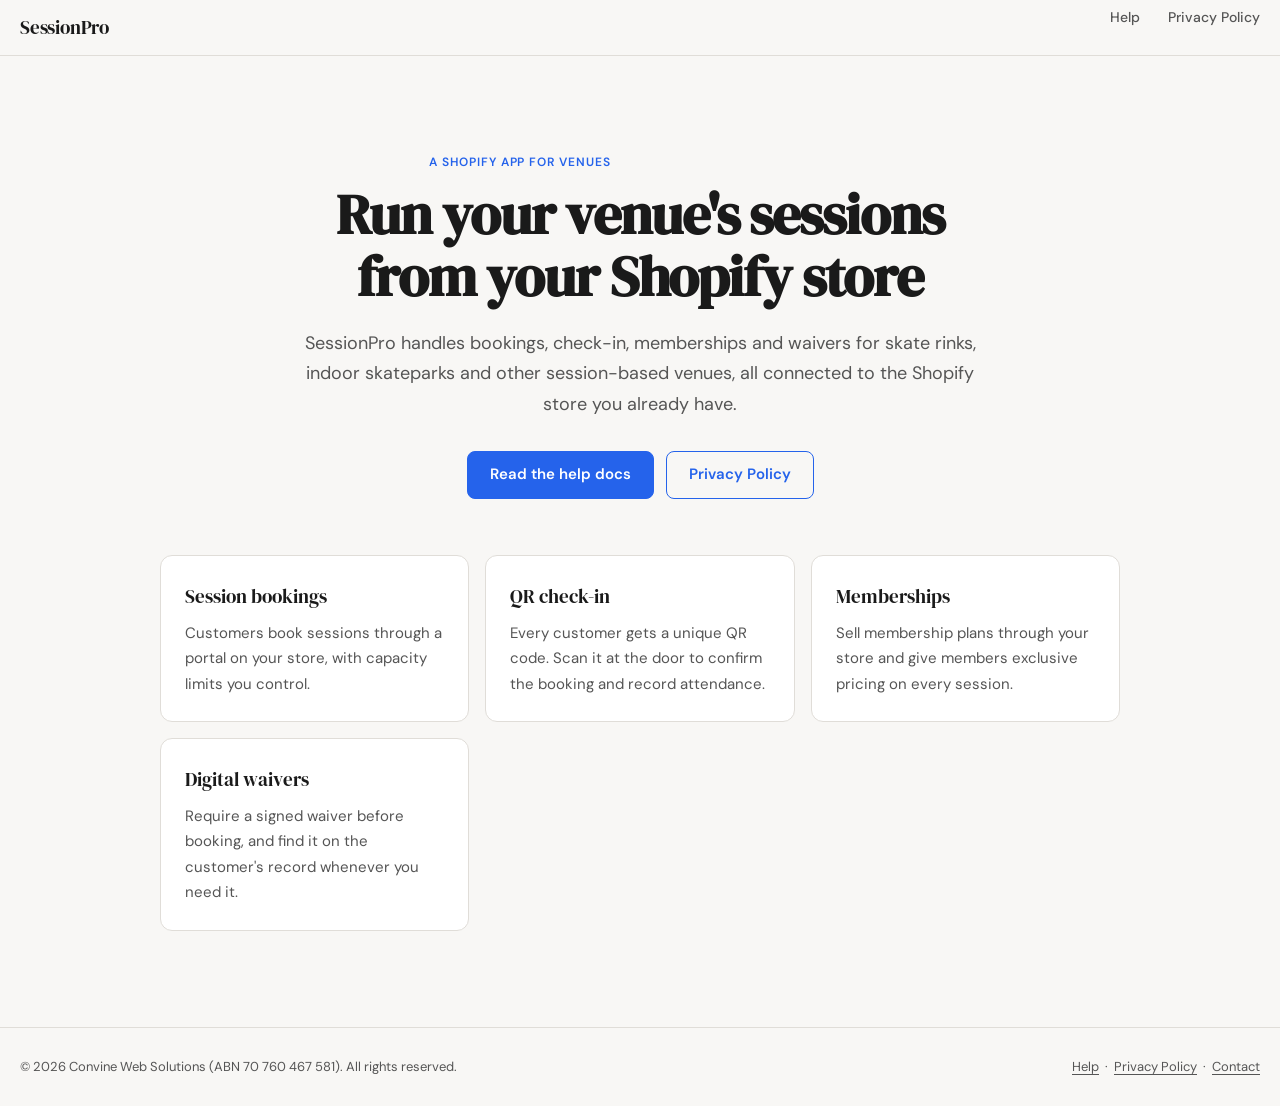
==== commit 63aa6295: "Updates to website" ====
--- a/index.html
+++ b/index.html
@@ -40,7 +40,7 @@
     </div>
     <div class="card">
       <h3>Memberships</h3>
-      <p>Sell recurring membership plans that bill through Shopify and stay in sync automatically.</p>
+      <p>Sell membership plans through your store and give members exclusive pricing on every session.</p>
     </div>
     <div class="card">
       <h3>Digital waivers</h3>
